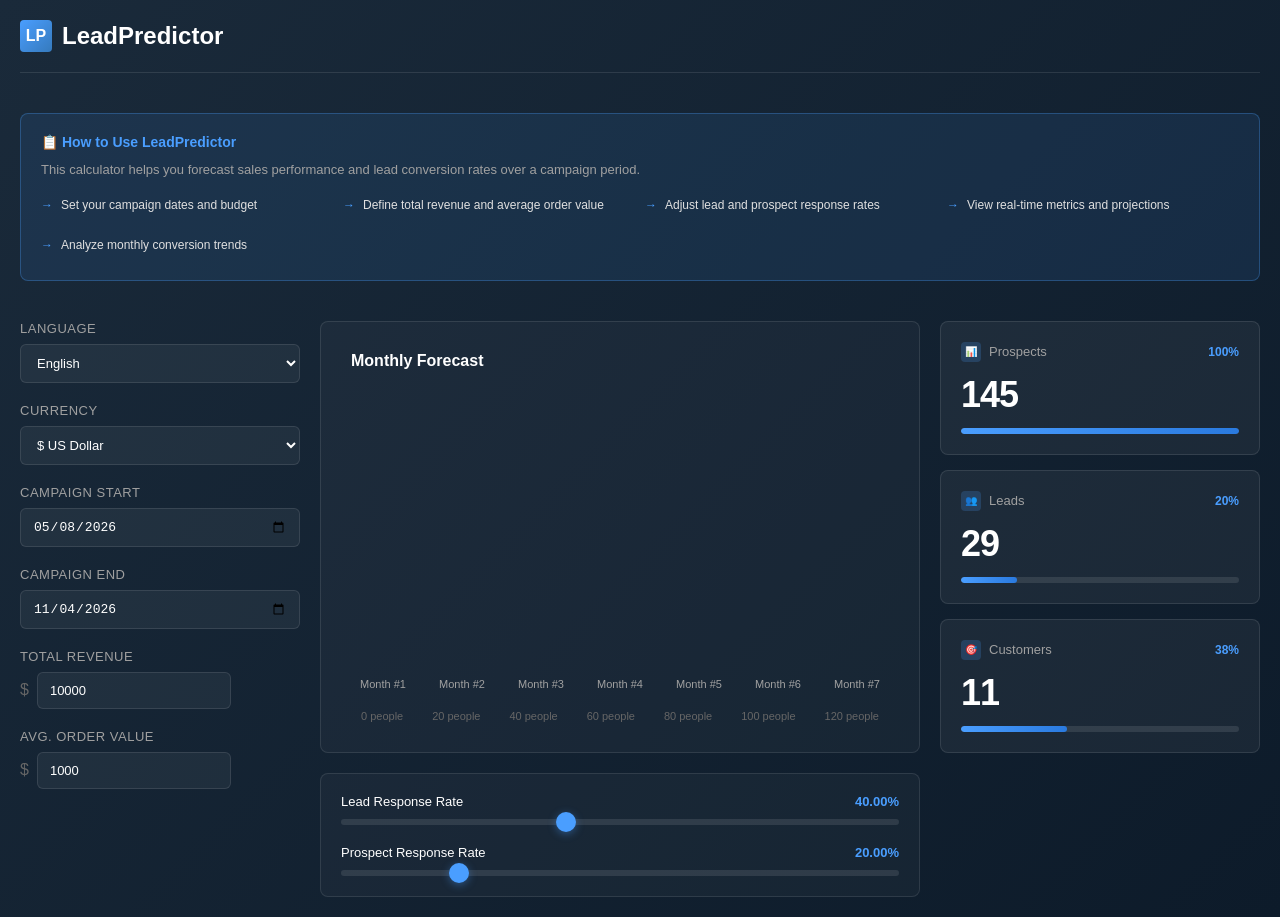
==== LeadPredictor.html @ 41fc6b8e "feat: Implement three calculation formulas for lead prediction - Formula 01: Calculate required cust" ====
<!DOCTYPE html>
<html lang="en">
<head>
    <meta charset="UTF-8">
    <meta name="viewport" content="width=device-width, initial-scale=1.0">
    <title>LeadPredictor - Sales Forecast Calculator</title>
    <style>
        * {
            margin: 0;
            padding: 0;
            box-sizing: border-box;
        }

        body {
            font-family: -apple-system, BlinkMacSystemFont, 'Segoe UI', Roboto, Oxygen, Ubuntu, Cantarell, sans-serif;
            background: linear-gradient(135deg, #1a2a3a 0%, #0d1b2a 100%);
            color: #e0e0e0;
            padding: 20px;
            min-height: 100vh;
        }

        .container {
            display: grid;
            grid-template-columns: 280px 1fr 320px;
            gap: 20px;
            max-width: 1400px;
            margin: 0 auto;
        }

        /* Header */
        .header {
            grid-column: 1 / -1;
            display: flex;
            align-items: center;
            gap: 10px;
            margin-bottom: 20px;
            padding-bottom: 20px;
            border-bottom: 1px solid rgba(255, 255, 255, 0.1);
        }

        .header-icon {
            width: 32px;
            height: 32px;
            background: linear-gradient(135deg, #4a9eff 0%, #357abd 100%);
            border-radius: 4px;
            display: flex;
            align-items: center;
            justify-content: center;
            font-weight: bold;
            color: white;
        }

        .header-title {
            font-size: 24px;
            font-weight: 600;
            color: white;
        }

        /* Left Panel - Controls */
        .left-panel {
            display: flex;
            flex-direction: column;
            gap: 20px;
        }

        .form-group {
            display: flex;
            flex-direction: column;
            gap: 8px;
        }

        .form-group label {
            font-size: 13px;
            font-weight: 500;
            color: #a0a0a0;
            text-transform: uppercase;
            letter-spacing: 0.5px;
        }

        .form-group input,
        .form-group select {
            padding: 10px 12px;
            background: rgba(255, 255, 255, 0.05);
            border: 1px solid rgba(255, 255, 255, 0.1);
            border-radius: 6px;
            color: white;
            font-size: 13px;
            transition: all 0.3s ease;
        }

        .form-group input:focus,
        .form-group select:focus {
            outline: none;
            background: rgba(255, 255, 255, 0.1);
            border-color: #4a9eff;
            box-shadow: 0 0 0 3px rgba(74, 158, 255, 0.1);
        }

        .form-group input[type="date"] {
            cursor: pointer;
        }

        /* Center Panel - Chart */
        .center-panel {
            display: flex;
            flex-direction: column;
            gap: 20px;
        }

        .chart-container {
            background: rgba(255, 255, 255, 0.03);
            border: 1px solid rgba(255, 255, 255, 0.1);
            border-radius: 8px;
            padding: 30px;
            flex: 1;
            display: flex;
            flex-direction: column;
        }

        .chart-title {
            font-size: 16px;
            font-weight: 600;
            margin-bottom: 20px;
            color: white;
        }

        .chart {
            display: flex;
            align-items: flex-end;
            justify-content: space-around;
            gap: 15px;
            flex: 1;
            min-height: 300px;
            position: relative;
        }

        .chart-bar {
            display: flex;
            flex-direction: column;
            align-items: center;
            gap: 8px;
            flex: 1;
            position: relative;
        }

        .bar-group {
            display: flex;
            gap: 3px;
            height: 100%;
            align-items: flex-end;
            width: 100%;
        }

        .bar-segment {
            flex: 1;
            border-radius: 4px 4px 0 0;
            transition: all 0.3s ease;
            cursor: pointer;
            position: relative;
        }

        .bar-segment:hover {
            opacity: 0.9;
            transform: scaleY(1.05);
        }

        .bar-segment.prospects {
            background: linear-gradient(180deg, #5a7a9a 0%, #3a5a7a 100%);
        }

        .bar-segment.leads {
            background: linear-gradient(180deg, #7a9aba 0%, #5a7aaa 100%);
        }

        .bar-segment.customers {
            background: linear-gradient(180deg, #9abaaa 0%, #7a9a9a 100%);
        }

        .bar-label {
            font-size: 11px;
            color: #a0a0a0;
            margin-top: 8px;
        }

        .chart-tooltip {
            position: absolute;
            background: rgba(0, 0, 0, 0.8);
            color: white;
            padding: 10px 12px;
            border-radius: 4px;
            font-size: 12px;
            pointer-events: none;
            white-space: nowrap;
            z-index: 10;
            display: none;
            box-shadow: 0 4px 12px rgba(0, 0, 0, 0.3);
        }

        .chart-tooltip.visible {
            display: block;
        }

        .chart-axis {
            display: flex;
            justify-content: space-between;
            margin-top: 20px;
            padding: 0 10px;
            font-size: 11px;
            color: #666;
        }

        /* Sliders Section */
        .sliders-container {
            background: rgba(255, 255, 255, 0.03);
            border: 1px solid rgba(255, 255, 255, 0.1);
            border-radius: 8px;
            padding: 20px;
            display: flex;
            flex-direction: column;
            gap: 20px;
        }

        .slider-group {
            display: flex;
            flex-direction: column;
            gap: 10px;
        }

        .slider-label {
            font-size: 13px;
            font-weight: 500;
            color: white;
            display: flex;
            justify-content: space-between;
        }

        .slider-value {
            font-weight: 600;
            color: #4a9eff;
        }

        input[type="range"] {
            width: 100%;
            height: 6px;
            border-radius: 3px;
            background: rgba(255, 255, 255, 0.1);
            outline: none;
            -webkit-appearance: none;
            appearance: none;
        }

        input[type="range"]::-webkit-slider-thumb {
            -webkit-appearance: none;
            appearance: none;
            width: 20px;
            height: 20px;
            border-radius: 50%;
            background: #4a9eff;
            cursor: pointer;
            box-shadow: 0 2px 8px rgba(74, 158, 255, 0.4);
            transition: all 0.3s ease;
        }

        input[type="range"]::-webkit-slider-thumb:hover {
            transform: scale(1.2);
            box-shadow: 0 4px 12px rgba(74, 158, 255, 0.6);
        }

        input[type="range"]::-moz-range-thumb {
            width: 20px;
            height: 20px;
            border-radius: 50%;
            background: #4a9eff;
            cursor: pointer;
            border: none;
            box-shadow: 0 2px 8px rgba(74, 158, 255, 0.4);
            transition: all 0.3s ease;
        }

        input[type="range"]::-moz-range-thumb:hover {
            transform: scale(1.2);
            box-shadow: 0 4px 12px rgba(74, 158, 255, 0.6);
        }

        /* Right Panel - Metrics */
        .right-panel {
            display: flex;
            flex-direction: column;
            gap: 15px;
        }

        .metric-card {
            background: rgba(255, 255, 255, 0.05);
            border: 1px solid rgba(255, 255, 255, 0.1);
            border-radius: 8px;
            padding: 20px;
            display: flex;
            flex-direction: column;
            gap: 12px;
            transition: all 0.3s ease;
        }

        .metric-card:hover {
            background: rgba(255, 255, 255, 0.08);
            border-color: rgba(255, 255, 255, 0.2);
        }

        .metric-header {
            display: flex;
            justify-content: space-between;
            align-items: center;
        }

        .metric-title {
            display: flex;
            align-items: center;
            gap: 8px;
            font-size: 13px;
            font-weight: 500;
            color: #a0a0a0;
        }

        .metric-icon {
            width: 20px;
            height: 20px;
            background: rgba(74, 158, 255, 0.2);
            border-radius: 4px;
            display: flex;
            align-items: center;
            justify-content: center;
            font-size: 10px;
        }

        .metric-value {
            font-size: 36px;
            font-weight: 700;
            color: white;
            letter-spacing: -1px;
        }

        .metric-progress {
            display: flex;
            align-items: center;
            gap: 10px;
        }

        .progress-bar {
            flex: 1;
            height: 6px;
            background: rgba(255, 255, 255, 0.1);
            border-radius: 3px;
            overflow: hidden;
        }

        .progress-fill {
            height: 100%;
            background: linear-gradient(90deg, #4a9eff 0%, #2a7adf 100%);
            border-radius: 3px;
            transition: width 0.5s ease;
        }

        .progress-percent {
            font-size: 12px;
            font-weight: 600;
            color: #4a9eff;
            min-width: 35px;
            text-align: right;
        }

        /* Responsive Design */
        @media (max-width: 1200px) {
            .container {
                grid-template-columns: 250px 1fr 280px;
            }
        }

        @media (max-width: 768px) {
            .container {
                grid-template-columns: 1fr;
            }

            .left-panel,
            .center-panel,
            .right-panel {
                min-width: 0;
            }

            .header {
                grid-column: 1;
            }

            .chart {
                min-height: 250px;
            }
        }

        /* Instructions Panel */
        .instructions-panel {
            grid-column: 1 / -1;
            background: rgba(74, 158, 255, 0.1);
            border: 1px solid rgba(74, 158, 255, 0.3);
            border-radius: 8px;
            padding: 20px;
            margin-bottom: 20px;
        }

        .instructions-title {
            font-size: 14px;
            font-weight: 600;
            color: #4a9eff;
            margin-bottom: 10px;
        }

        .instructions-text {
            font-size: 13px;
            color: #a0a0a0;
            line-height: 1.5;
        }

        .instructions-list {
            list-style: none;
            padding-left: 0;
            margin-top: 10px;
            display: grid;
            grid-template-columns: repeat(auto-fit, minmax(250px, 1fr));
            gap: 10px;
        }

        .instructions-list li {
            padding: 8px 0;
            padding-left: 20px;
            position: relative;
            font-size: 12px;
        }

        .instructions-list li:before {
            content: "→";
            position: absolute;
            left: 0;
            color: #4a9eff;
        }
    </style>
</head>
<body>
    <div class="container">
        <!-- Header -->
        <div class="header">
            <div class="header-icon">LP</div>
            <div class="header-title">LeadPredictor</div>
        </div>

        <!-- Instructions -->
        <div class="instructions-panel">
            <div class="instructions-title">📋 How to Use LeadPredictor</div>
            <div class="instructions-text">
                This calculator helps you forecast sales performance and lead conversion rates over a campaign period.
            </div>
            <ul class="instructions-list">
                <li>Set your campaign dates and budget</li>
                <li>Define total revenue and average order value</li>
                <li>Adjust lead and prospect response rates</li>
                <li>View real-time metrics and projections</li>
                <li>Analyze monthly conversion trends</li>
            </ul>
        </div>

        <!-- Left Panel: Controls -->
        <div class="left-panel">
            <div class="form-group">
                <label>Language</label>
                <select id="language">
                    <option value="en">English</option>
                    <option value="bg">Български</option>
                    <option value="de">Deutsch</option>
                </select>
            </div>

            <div class="form-group">
                <label>Currency</label>
                <select id="currency">
                    <option value="USD">$ US Dollar</option>
                    <option value="EUR">€ Euro</option>
                    <option value="GBP">£ British Pound</option>
                </select>
            </div>

            <div class="form-group">
                <label>Campaign Start</label>
                <input type="date" id="startDate" value="2026-05-08">
            </div>

            <div class="form-group">
                <label>Campaign End</label>
                <input type="date" id="endDate" value="2026-11-04">
            </div>

            <div class="form-group">
                <label>Total Revenue</label>
                <div style="display: flex; gap: 8px;">
                    <span style="display: flex; align-items: center; color: #666;">$</span>
                    <input type="number" id="totalRevenue" value="10000" step="100">
                </div>
            </div>

            <div class="form-group">
                <label>Avg. Order Value</label>
                <div style="display: flex; gap: 8px;">
                    <span style="display: flex; align-items: center; color: #666;">$</span>
                    <input type="number" id="avgOrderValue" value="1000" step="100">
                </div>
            </div>
        </div>

        <!-- Center Panel: Chart & Sliders -->
        <div class="center-panel">
            <div class="chart-container">
                <div class="chart-title">Monthly Forecast</div>
                <div class="chart" id="chart">
                    <!-- Generated by JavaScript -->
                </div>
                <div class="chart-axis">
                    <span>0 people</span>
                    <span>20 people</span>
                    <span>40 people</span>
                    <span>60 people</span>
                    <span>80 people</span>
                    <span>100 people</span>
                    <span>120 people</span>
                </div>
                <div class="chart-tooltip" id="tooltip"></div>
            </div>

            <div class="sliders-container">
                <div class="slider-group">
                    <div class="slider-label">
                        <span>Lead Response Rate</span>
                        <span class="slider-value" id="leadRateValue">40.00%</span>
                    </div>
                    <input type="range" id="leadResponseRate" min="0" max="100" value="40" step="1">
                </div>

                <div class="slider-group">
                    <div class="slider-label">
                        <span>Prospect Response Rate</span>
                        <span class="slider-value" id="prospectRateValue">20.00%</span>
                    </div>
                    <input type="range" id="prospectResponseRate" min="0" max="100" value="20" step="1">
                </div>
            </div>
        </div>

        <!-- Right Panel: Metrics -->
        <div class="right-panel">
            <div class="metric-card">
                <div class="metric-header">
                    <div class="metric-title">
                        <div class="metric-icon">📊</div>
                        Prospects
                    </div>
                    <div class="progress-percent" id="prospectsPercent">100%</div>
                </div>
                <div class="metric-value" id="prospectsValue">125</div>
                <div class="metric-progress">
                    <div class="progress-bar">
                        <div class="progress-fill" id="prospectsProgressFill" style="width: 100%;"></div>
                    </div>
                </div>
            </div>

            <div class="metric-card">
                <div class="metric-header">
                    <div class="metric-title">
                        <div class="metric-icon">👥</div>
                        Leads
                    </div>
                    <div class="progress-percent" id="leadsPercent">20%</div>
                </div>
                <div class="metric-value" id="leadsValue">25</div>
                <div class="metric-progress">
                    <div class="progress-bar">
                        <div class="progress-fill" id="leadsProgressFill" style="width: 20%;"></div>
                    </div>
                </div>
            </div>

            <div class="metric-card">
                <div class="metric-header">
                    <div class="metric-title">
                        <div class="metric-icon">🎯</div>
                        Customers
                    </div>
                    <div class="progress-percent" id="customersPercent">8%</div>
                </div>
                <div class="metric-value" id="customersValue">10</div>
                <div class="metric-progress">
                    <div class="progress-bar">
                        <div class="progress-fill" id="customersProgressFill" style="width: 8%;"></div>
                    </div>
                </div>
            </div>
        </div>
    </div>

    <script>
        // Data and calculation logic
        const state = {
            startDate: new Date('2026-05-08'),
            endDate: new Date('2026-11-04'),
            totalRevenue: 10000,
            avgOrderValue: 1000,
            leadResponseRate: 40,
            prospectResponseRate: 20,
            monthlyData: []
        };

        // Get form elements
        const elements = {
            startDate: document.getElementById('startDate'),
            endDate: document.getElementById('endDate'),
            totalRevenue: document.getElementById('totalRevenue'),
            avgOrderValue: document.getElementById('avgOrderValue'),
            leadResponseRate: document.getElementById('leadResponseRate'),
            prospectResponseRate: document.getElementById('prospectResponseRate'),
            leadRateValue: document.getElementById('leadRateValue'),
            prospectRateValue: document.getElementById('prospectRateValue'),
            prospectsValue: document.getElementById('prospectsValue'),
            leadsValue: document.getElementById('leadsValue'),
            customersValue: document.getElementById('customersValue'),
            prospectsPercent: document.getElementById('prospectsPercent'),
            leadsPercent: document.getElementById('leadsPercent'),
            customersPercent: document.getElementById('customersPercent'),
            prospectsProgressFill: document.getElementById('prospectsProgressFill'),
            leadsProgressFill: document.getElementById('leadsProgressFill'),
            customersProgressFill: document.getElementById('customersProgressFill'),
            chart: document.getElementById('chart'),
            tooltip: document.getElementById('tooltip')
        };

        // Calculate number of months between two dates
        function getMonthsBetween(d1, d2) {
            return (d2.getFullYear() - d1.getFullYear()) * 12 + (d2.getMonth() - d1.getMonth()) + 1;
        }

        // FORMULA 01: Calculate required customers for target revenue
        // Formula: Customers = Total Revenue / Average Order Value
        function calculateRequiredCustomers(totalRevenue, avgOrderValue) {
            return totalRevenue / avgOrderValue;
        }

        // FORMULA 02: Calculate required leads based on response rate
        // Formula: Leads = Customers * 100 / Lead Response Rate (%)
        function calculateRequiredLeads(customers, leadResponseRate) {
            if (leadResponseRate === 0) return 0;
            return customers * 100 / leadResponseRate;
        }

        // FORMULA 03: Calculate required prospects based on response rate
        // Formula: Prospects = Leads * 100 / Prospect Response Rate (%)
        function calculateRequiredProspects(leads, prospectResponseRate) {
            if (prospectResponseRate === 0) return 0;
            return leads * 100 / prospectResponseRate;
        }

        // Calculate monthly forecast data using the three formulas
        function calculateForecast() {
            const months = getMonthsBetween(state.startDate, state.endDate);
            const monthlyRevenue = state.totalRevenue / months;
            
            // Apply Formula 01
            const monthlyCustomers = calculateRequiredCustomers(monthlyRevenue, state.avgOrderValue);

            state.monthlyData = [];

            for (let i = 0; i < months; i++) {
                // Growth factor (increases over time)
                const growthFactor = 0.7 + (i / months) * 0.9;
                
                const customers = Math.round(monthlyCustomers * growthFactor);
                
                // Apply Formula 02
                const leads = Math.round(calculateRequiredLeads(customers, state.leadResponseRate));
                
                // Apply Formula 03
                const prospects = Math.round(calculateRequiredProspects(leads, state.prospectResponseRate));

                state.monthlyData.push({
                    month: i + 1,
                    prospects: Math.max(5, prospects),
                    leads: Math.max(2, leads),
                    customers: Math.max(1, customers)
                });
            }

            // Calculate totals
            const totalProspects = state.monthlyData.reduce((sum, m) => sum + m.prospects, 0);
            const totalLeads = state.monthlyData.reduce((sum, m) => sum + m.leads, 0);
            const totalCustomers = state.monthlyData.reduce((sum, m) => sum + m.customers, 0);

            // Update metrics
            elements.prospectsValue.textContent = totalProspects;
            elements.leadsValue.textContent = totalLeads;
            elements.customersValue.textContent = totalCustomers;

            const leadsPercent = Math.round((totalLeads / totalProspects) * 100);
            const customersPercent = Math.round((totalCustomers / totalLeads) * 100);

            elements.prospectsPercent.textContent = '100%';
            elements.leadsPercent.textContent = leadsPercent + '%';
            elements.customersPercent.textContent = customersPercent + '%';

            elements.leadsProgressFill.style.width = leadsPercent + '%';
            elements.customersProgressFill.style.width = customersPercent + '%';

            // Render chart
            renderChart();
        }

        // Render the chart
        function renderChart() {
            elements.chart.innerHTML = '';
            
            if (state.monthlyData.length === 0) return;

            const maxValue = Math.max(...state.monthlyData.map(m => m.prospects + m.leads + m.customers));

            state.monthlyData.forEach(monthData => {
                const total = monthData.prospects + monthData.leads + monthData.customers;
                const prospectHeight = (monthData.prospects / maxValue) * 100;
                const leadsHeight = (monthData.leads / maxValue) * 100;
                const customersHeight = (monthData.customers / maxValue) * 100;

                const barDiv = document.createElement('div');
                barDiv.className = 'chart-bar';

                const barGroup = document.createElement('div');
                barGroup.className = 'bar-group';

                // Prospects bar
                const prospectBar = document.createElement('div');
                prospectBar.className = 'bar-segment prospects';
                prospectBar.style.height = prospectHeight + '%';
                prospectBar.addEventListener('mouseenter', () => showTooltip(monthData, event));
                prospectBar.addEventListener('mouseleave', hideTooltip);
                barGroup.appendChild(prospectBar);

                // Leads bar
                const leadsBar = document.createElement('div');
                leadsBar.className = 'bar-segment leads';
                leadsBar.style.height = leadsHeight + '%';
                leadsBar.addEventListener('mouseenter', () => showTooltip(monthData, event));
                leadsBar.addEventListener('mouseleave', hideTooltip);
                barGroup.appendChild(leadsBar);

                // Customers bar
                const customersBar = document.createElement('div');
                customersBar.className = 'bar-segment customers';
                customersBar.style.height = customersHeight + '%';
                customersBar.addEventListener('mouseenter', () => showTooltip(monthData, event));
                customersBar.addEventListener('mouseleave', hideTooltip);
                barGroup.appendChild(customersBar);

                barDiv.appendChild(barGroup);

                // Add label
                const label = document.createElement('div');
                label.className = 'bar-label';
                label.textContent = 'Month #' + monthData.month;
                barDiv.appendChild(label);

                elements.chart.appendChild(barDiv);
            });
        }

        // Show tooltip
        function showTooltip(monthData, event) {
            const tooltip = elements.tooltip;
            tooltip.innerHTML = `Month #${monthData.month}<br>Prospects: ${monthData.prospects}<br>Leads: ${monthData.leads}<br>Customers: ${monthData.customers}`;
            tooltip.classList.add('visible');
            tooltip.style.left = event.pageX + 10 + 'px';
            tooltip.style.top = event.pageY - 30 + 'px';
        }

        // Hide tooltip
        function hideTooltip() {
            elements.tooltip.classList.remove('visible');
        }

        // Event listeners
        elements.startDate.addEventListener('change', (e) => {
            state.startDate = new Date(e.target.value);
            calculateForecast();
        });

        elements.endDate.addEventListener('change', (e) => {
            state.endDate = new Date(e.target.value);
            calculateForecast();
        });

        elements.totalRevenue.addEventListener('input', (e) => {
            state.totalRevenue = parseFloat(e.target.value) || 0;
            calculateForecast();
        });

        elements.avgOrderValue.addEventListener('input', (e) => {
            state.avgOrderValue = parseFloat(e.target.value) || 1;
            calculateForecast();
        });

        elements.leadResponseRate.addEventListener('input', (e) => {
            state.leadResponseRate = parseFloat(e.target.value);
            elements.leadRateValue.textContent = state.leadResponseRate.toFixed(2) + '%';
            calculateForecast();
        });

        elements.prospectResponseRate.addEventListener('input', (e) => {
            state.prospectResponseRate = parseFloat(e.target.value);
            elements.prospectRateValue.textContent = state.prospectResponseRate.toFixed(2) + '%';
            calculateForecast();
        });

        // Initial calculation
        calculateForecast();
    </script>
</body>
</html>
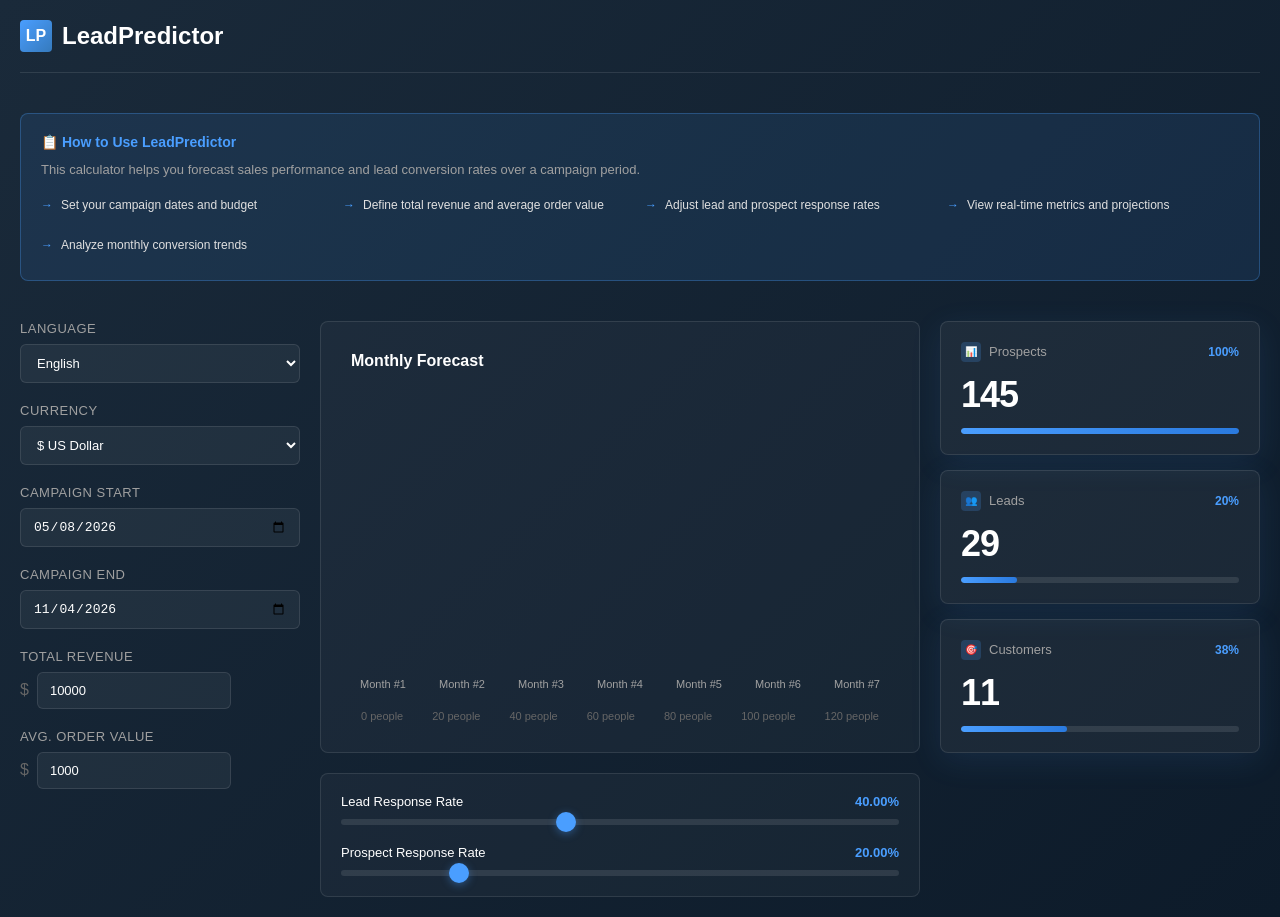
==== commit bf6b39dd: "style: Enhance UI with improved animations and shadows - Add smooth hover animations to metric cards" ====
--- a/LeadPredictor.html
+++ b/LeadPredictor.html
@@ -17,6 +17,7 @@
             color: #e0e0e0;
             padding: 20px;
             min-height: 100vh;
+        position: relative;
         }
 
         .container {
@@ -289,6 +290,8 @@
             gap: 15px;
         }
 
+        
+        /* Enhanced visual effects */
         .metric-card {
             background: rgba(255, 255, 255, 0.05);
             border: 1px solid rgba(255, 255, 255, 0.1);
@@ -298,6 +301,14 @@
             flex-direction: column;
             gap: 12px;
             transition: all 0.3s ease;
+            box-shadow: 0 8px 32px rgba(74, 158, 255, 0.1);
+        }
+
+        .metric-card:hover {
+            background: rgba(255, 255, 255, 0.08);
+            border-color: rgba(255, 255, 255, 0.2);
+            transform: translateY(-2px);
+            box-shadow: 0 12px 48px rgba(74, 158, 255, 0.2);
         }
 
         .metric-card:hover {
@@ -822,4 +833,5 @@
         calculateForecast();
     </script>
 </body>
-</html>+</html>
+
